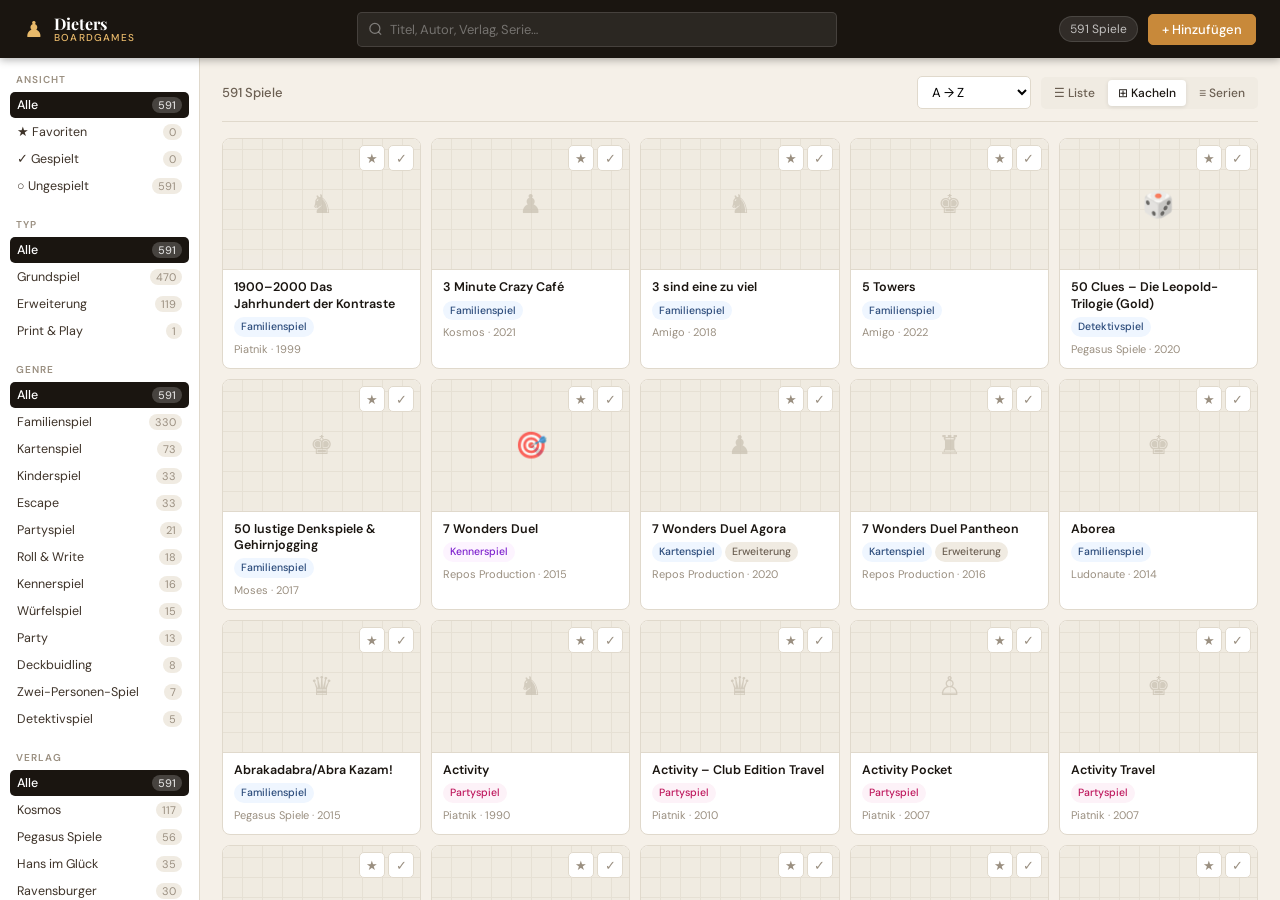
==== admin.html @ 4f076927 "Rename admin to admin.html" ====
<!DOCTYPE html>
<html lang="de">
<head>
<meta charset="UTF-8">
<meta name="viewport" content="width=device-width, initial-scale=1.0">
<title>Dieters Boardgames — Admin</title>
<link href="https://fonts.googleapis.com/css2?family=Playfair+Display:wght@700&family=DM+Sans:wght@300;400;500;600&display=swap" rel="stylesheet">
<link rel="stylesheet" href="style.css">
</head>
<body>

<header>
  <div class="header-brand">
    <span class="brand-icon">♟</span>
    <div class="brand-text">
      <span class="brand-title">Dieters</span>
      <span class="brand-sub">Boardgames</span>
    </div>
  </div>
  <div class="search-wrap">
    <svg width="15" height="15" fill="none" stroke="currentColor" stroke-width="2" viewBox="0 0 24 24"><circle cx="11" cy="11" r="8"/><path d="m21 21-4.35-4.35"/></svg>
    <input type="text" id="search" placeholder="Titel, Autor, Verlag, Serie…" oninput="applyFilters()">
  </div>
  <div class="header-right">
    <span class="stat-pill" id="stat-total">– Spiele</span>
    <button class="btn primary" onclick="openAdd()">+ Hinzufügen</button>
  </div>
</header>

<div class="layout">
  <aside class="sidebar">
    <div class="sidebar-section">
      <h4>Ansicht</h4>
      <div class="filter-group">
        <button class="filter-btn active" id="vf-alle" onclick="setViewFilter('alle',this)">Alle <span class="count" id="cnt-alle">–</span></button>
        <button class="filter-btn" id="vf-favoriten" onclick="setViewFilter('favoriten',this)">★ Favoriten <span class="count" id="cnt-fav">–</span></button>
        <button class="filter-btn" id="vf-gespielt" onclick="setViewFilter('gespielt',this)">✓ Gespielt <span class="count" id="cnt-played">–</span></button>
        <button class="filter-btn" id="vf-ungespielt" onclick="setViewFilter('ungespielt',this)">○ Ungespielt <span class="count" id="cnt-unplayed">–</span></button>
      </div>
    </div>
    <div class="sidebar-section"><h4>Typ</h4><div class="filter-group" id="typ-filters"></div></div>
    <div class="sidebar-section"><h4>Genre</h4><div class="filter-group" id="genre-filters"></div></div>
    <div class="sidebar-section"><h4>Verlag</h4><div class="filter-group" id="verlag-filters"></div></div>
    <div class="sidebar-section"><h4>Auszeichnung</h4><div class="filter-group" id="sdj-filters"></div></div>
  </aside>

  <main class="main">
    <div class="view-bar">
      <span class="view-label" id="view-label">0 Spiele</span>
      <select class="sort-select" id="sort" onchange="applyFilters()">
        <option value="az">A → Z</option>
        <option value="za">Z → A</option>
        <option value="jahr">Jahr</option>
        <option value="bgg">BGG-Rating</option>
        <option value="serie">Serie</option>
        <option value="autor">Autor</option>
        <option value="verlag">Verlag</option>
      </select>
      <div class="view-tabs">
        <button class="view-tab" id="lt-list" onclick="setLayout('list',this)">☰ Liste</button>
        <button class="view-tab active" id="lt-grid" onclick="setLayout('grid',this)">⊞ Kacheln</button>
        <button class="view-tab" id="lt-group" onclick="setLayout('group',this)">≡ Serien</button>
      </div>
    </div>
    <div id="game-container"></div>
  </main>
</div>

<!-- Detail Panel (mit Bearbeiten) -->
<div class="panel-overlay" id="panel-overlay" onclick="closePanel()"></div>
<div class="detail-panel" id="detail-panel">
  <div class="panel-header">
    <div class="panel-title" id="dp-title"></div>
    <button class="panel-close" onclick="closePanel()">✕</button>
  </div>
  <div class="panel-body">
    <div class="panel-actions">
      <button class="btn" id="dp-fav-btn" onclick="toggleFavPanel()"></button>
      <button class="btn" id="dp-played-btn" onclick="togglePlayedPanel()"></button>
      <button class="btn" onclick="openEdit()">✎ Bearbeiten</button>
    </div>
    <div id="dp-rows"></div>
    <div class="panel-notes">
      <label>BGG-Rating</label>
      <div class="bgg-row">
        <input class="bgg-input" type="number" id="dp-bgg" min="1" max="10" step="0.1" placeholder="z.B. 7.8">
        <span>/ 10</span>
        <button class="btn" onclick="saveBGGNotes()">Speichern</button>
      </div>
    </div>
    <div class="panel-notes" style="margin-top:14px">
      <label>Notizen</label>
      <textarea id="dp-notes" rows="4"></textarea>
      <button class="btn" style="margin-top:8px;width:100%;justify-content:center" onclick="saveBGGNotes()">Notizen speichern</button>
    </div>
  </div>
</div>

<!-- Modal -->
<div class="modal-overlay" id="modal-overlay" onclick="closeModal(event)">
  <div class="modal">
    <div class="modal-head">
      <h2 id="modal-title">Spiel hinzufügen</h2>
      <button class="panel-close" onclick="closeModal(null)">✕</button>
    </div>
    <div class="modal-body">
      <div class="field"><label>Spielname *</label><input type="text" id="f-name"></div>
      <div class="field-row">
        <div class="field"><label>Verlag</label><input type="text" id="f-verlag"></div>
        <div class="field"><label>Autor</label><input type="text" id="f-autor"></div>
      </div>
      <div class="field-row">
        <div class="field"><label>Gruppe / Serie</label><input type="text" id="f-gruppe"></div>
        <div class="field"><label>Jahr</label><input type="number" id="f-jahr"></div>
      </div>
      <div class="field-row">
        <div class="field"><label>Genre</label>
          <select id="f-genre">
            <option>Familienspiel</option><option>Kennerspiel</option><option>Expertenspiel</option>
            <option>Kinderspiel</option><option>Partyspiel</option><option>Party</option>
            <option>Kartenspiel</option><option>Würfelspiel</option><option>Roll &amp; Write</option>
            <option>Deckbuilding</option><option>Escape</option><option>Detektivspiel</option>
            <option>Deduktionsspiel</option><option>Krimispiel</option><option>Zwei-Personen-Spiel</option>
            <option>Quiz</option><option>Einpersonenspiel</option>
          </select>
        </div>
        <div class="field"><label>Typ</label>
          <select id="f-typ"><option>Grundspiel</option><option>Erweiterung</option><option>Print &amp; Play</option></select>
        </div>
      </div>
      <div class="field"><label>Auszeichnung</label><input type="text" id="f-sdj"></div>
      <div class="field-row">
        <div class="field"><label>BGG-Rating</label><input type="number" id="f-bgg" min="1" max="10" step="0.1"></div>
        <div class="field"><label>Spieleranzahl</label><input type="text" id="f-spieler"></div>
      </div>
      <div class="field"><label>Notizen</label><textarea id="f-notes" rows="3"></textarea></div>
    </div>
    <div class="modal-footer">
      <div class="delete-area"><button class="btn danger" id="delete-btn" onclick="deleteGame()" style="display:none">Löschen</button></div>
      <button class="btn" onclick="closeModal(null)">Abbrechen</button>
      <button class="btn primary" id="save-btn" onclick="saveGame()">Speichern</button>
    </div>
  </div>
</div>

<div class="toast" id="toast"></div>

<script src="spiele.js"></script>
<script src="app.js"></script>
<script>const READONLY = false;</script>
</body>
</html>
---- style.css ----
/* Dieters Boardgames — style.css */
*,*::before,*::after{box-sizing:border-box;margin:0;padding:0}
:root{
  --cream:#f5f0e8;--cream2:#ede7d9;--ink:#1a1510;--ink2:#3d3228;
  --amber:#c8893a;--amber2:#e8b96a;
  --g100:#f0ebe2;--g200:#e0d9cc;--g300:#c8bfb0;--g400:#9a8f80;--g500:#6b5f52;
  --green:#2d5a3d;--green2:#4a8f63;--red:#8b2a2a;--blue:#2a4a7a;
  --r:8px;--r2:5px;
}
html,body{height:100%;font-family:'DM Sans',sans-serif;background:var(--cream);color:var(--ink);font-size:14px;line-height:1.5}
header{position:sticky;top:0;z-index:100;display:flex;align-items:center;gap:16px;padding:0 24px;height:58px;background:var(--ink);box-shadow:0 2px 8px rgba(0,0,0,.3)}
.header-brand{display:flex;align-items:center;gap:10px;flex-shrink:0}
.brand-icon{font-size:22px;color:var(--amber2)}
.brand-text{display:flex;flex-direction:column;line-height:1.1}
.brand-title{font-family:'Playfair Display',serif;font-size:16px;font-weight:700;color:#fff}
.brand-sub{font-size:10px;font-weight:500;letter-spacing:.12em;text-transform:uppercase;color:var(--amber2)}
.search-wrap{flex:1;max-width:480px;margin:0 auto;position:relative}
.search-wrap svg{position:absolute;left:11px;top:50%;transform:translateY(-50%);color:rgba(255,255,255,.4);pointer-events:none}
.search-wrap input{width:100%;padding:8px 12px 8px 32px;background:rgba(255,255,255,.08);border:1px solid rgba(255,255,255,.12);border-radius:var(--r2);color:#fff;font-family:inherit;font-size:13px;outline:none}
.search-wrap input::placeholder{color:rgba(255,255,255,.35)}
.search-wrap input:focus{border-color:var(--amber2)}
.header-right{display:flex;align-items:center;gap:10px;flex-shrink:0}
.stat-pill{background:rgba(255,255,255,.1);border:1px solid rgba(255,255,255,.12);color:rgba(255,255,255,.7);font-size:12px;padding:3px 10px;border-radius:20px}
.btn{display:inline-flex;align-items:center;gap:5px;padding:6px 13px;border:1px solid var(--g300);border-radius:var(--r2);background:#fff;color:var(--ink2);font-family:inherit;font-size:13px;font-weight:500;cursor:pointer;transition:all .13s;white-space:nowrap}
.btn:hover{background:var(--cream2)}
.btn.primary{background:var(--amber);border-color:var(--amber);color:#fff}
.btn.primary:hover{background:#b07830}
.btn.danger{background:#fff5f5;border-color:#fca5a5;color:var(--red)}
.layout{display:flex;height:calc(100vh - 58px);overflow:hidden}
.sidebar{width:200px;flex-shrink:0;background:#fff;border-right:1px solid var(--g200);overflow-y:auto;padding:14px 10px}
.sidebar::-webkit-scrollbar{width:3px}
.sidebar::-webkit-scrollbar-thumb{background:var(--g200)}
.sidebar-section{margin-bottom:18px}
.sidebar-section h4{font-size:10px;font-weight:600;letter-spacing:.1em;text-transform:uppercase;color:var(--g400);padding:0 6px;margin-bottom:5px}
.filter-group{display:flex;flex-direction:column;gap:1px}
.filter-btn{display:flex;align-items:center;justify-content:space-between;padding:5px 7px;border:none;border-radius:var(--r2);background:transparent;color:var(--ink2);font-family:inherit;font-size:12.5px;cursor:pointer;text-align:left;transition:background .1s}
.filter-btn:hover{background:var(--g100)}
.filter-btn.active{background:var(--ink);color:#fff;font-weight:500}
.filter-btn .count{font-size:11px;background:var(--g100);color:var(--g400);padding:1px 6px;border-radius:10px}
.filter-btn.active .count{background:rgba(255,255,255,.2);color:rgba(255,255,255,.8)}
.main{flex:1;overflow-y:auto;padding:18px 22px}
.main::-webkit-scrollbar{width:4px}
.main::-webkit-scrollbar-thumb{background:var(--g200);border-radius:2px}
.view-bar{display:flex;align-items:center;gap:10px;margin-bottom:16px;padding-bottom:12px;border-bottom:1px solid var(--g200)}
.view-label{flex:1;font-size:13px;color:var(--g500);font-weight:500}
.sort-select{padding:6px 10px;border:1px solid var(--g200);border-radius:var(--r2);background:#fff;font-family:inherit;font-size:13px;outline:none;cursor:pointer}
.view-tabs{display:flex;gap:3px;background:var(--g100);padding:3px;border-radius:var(--r2)}
.view-tab{display:flex;align-items:center;gap:4px;padding:5px 10px;border:none;border-radius:calc(var(--r2) - 1px);background:transparent;color:var(--g500);font-family:inherit;font-size:12px;font-weight:500;cursor:pointer;transition:all .13s}
.view-tab:hover{color:var(--ink)}
.view-tab.active{background:#fff;color:var(--ink);box-shadow:0 1px 4px rgba(0,0,0,.1)}
.game-grid{display:grid;grid-template-columns:repeat(auto-fill,minmax(165px,1fr));gap:10px}
.game-card{background:#fff;border:1px solid var(--g200);border-radius:var(--r);overflow:hidden;cursor:pointer;position:relative;transition:transform .16s,box-shadow .16s}
.game-card:hover{transform:translateY(-2px);box-shadow:0 8px 24px rgba(0,0,0,.12)}
.game-card.favorit{border-color:var(--amber)}
.card-cover{width:100%;aspect-ratio:3/2;background:var(--g100);border-bottom:1px solid var(--g200);display:flex;align-items:center;justify-content:center;position:relative;overflow:hidden}
.card-cover::before{content:'';position:absolute;inset:0;background-image:repeating-linear-gradient(0deg,transparent,transparent 19px,var(--g200) 19px,var(--g200) 20px),repeating-linear-gradient(90deg,transparent,transparent 19px,var(--g200) 19px,var(--g200) 20px);opacity:.6}
.card-icon{font-size:26px;color:var(--g300);position:relative;z-index:1;opacity:.7}
.card-btns{position:absolute;top:6px;right:6px;display:flex;gap:3px;z-index:2}
.card-body{padding:9px 11px 11px}
.card-title{font-size:12.5px;font-weight:600;color:var(--ink);line-height:1.3;margin-bottom:5px;display:-webkit-box;-webkit-line-clamp:2;-webkit-box-orient:vertical;overflow:hidden}
.card-tags{display:flex;flex-wrap:wrap;gap:3px;margin-bottom:4px}
.card-sub{font-size:11px;color:var(--g400);overflow:hidden;text-overflow:ellipsis;white-space:nowrap}
.card-bgg{font-size:11px;font-weight:600;color:var(--amber);margin-top:3px}
.game-list{display:flex;flex-direction:column;gap:2px}
.game-row{display:flex;align-items:center;gap:10px;padding:9px 12px;background:#fff;border:1px solid var(--g200);border-radius:var(--r2);cursor:pointer;transition:background .1s}
.game-row:hover{background:var(--cream)}
.game-row.favorit{border-left:3px solid var(--amber)}
.row-icon{font-size:18px;color:var(--g300);width:32px;text-align:center;flex-shrink:0}
.row-info{flex:1;min-width:0}
.row-title{font-size:13px;font-weight:600;color:var(--ink);overflow:hidden;text-overflow:ellipsis;white-space:nowrap}
.row-sub{font-size:11.5px;color:var(--g400);overflow:hidden;text-overflow:ellipsis;white-space:nowrap}
.row-tags{display:flex;gap:4px;flex-shrink:0}
.row-bgg{font-size:12px;font-weight:600;color:var(--amber);flex-shrink:0}
.row-btns{display:flex;gap:3px;flex-shrink:0}
.icon-btn{width:26px;height:26px;border:1px solid var(--g200);border-radius:var(--r2);background:#fff;color:var(--g400);font-size:13px;cursor:pointer;display:flex;align-items:center;justify-content:center;transition:all .12s}
.icon-btn:hover{border-color:var(--amber);color:var(--amber)}
.icon-btn.fav{background:#fff7ed;border-color:var(--amber);color:var(--amber)}
.icon-btn.played{background:#f0fdf4;border-color:var(--green2);color:var(--green)}
.tag{font-size:10.5px;font-weight:500;padding:2px 7px;border-radius:10px;white-space:nowrap}
.tag-genre{background:#eff6ff;color:var(--blue)}
.tag-kind{background:#f0fdf4;color:var(--green)}
.tag-expert{background:#fdf4ff;color:#7e22ce}
.tag-party{background:#fdf2f8;color:#be185d}
.tag-erw{background:var(--g100);color:var(--g500)}
.tag-sdj{background:#fff7ed;color:var(--amber);border:1px solid #fed7aa}
.group-block{margin-bottom:22px}
.group-title{font-family:'Playfair Display',serif;font-size:15px;font-weight:700;color:var(--ink);margin-bottom:7px;padding-bottom:5px;border-bottom:2px solid var(--amber);display:flex;align-items:baseline;gap:8px}
.group-count{font-family:'DM Sans',sans-serif;font-size:11px;color:var(--g400);font-weight:400}
.panel-overlay{position:fixed;inset:0;background:rgba(0,0,0,.4);z-index:200;opacity:0;pointer-events:none;transition:opacity .2s}
.panel-overlay.open{opacity:1;pointer-events:all}
.detail-panel{position:fixed;top:0;right:-400px;width:370px;height:100vh;background:#fff;z-index:201;overflow-y:auto;transition:right .25s cubic-bezier(.4,0,.2,1);box-shadow:-6px 0 24px rgba(0,0,0,.15)}
.detail-panel.open{right:0}
.panel-header{display:flex;align-items:flex-start;justify-content:space-between;gap:12px;padding:16px 18px 12px;border-bottom:1px solid var(--g200)}
.panel-title{font-family:'Playfair Display',serif;font-size:17px;font-weight:700;color:var(--ink);line-height:1.3;flex:1}
.panel-close{width:28px;height:28px;border:1px solid var(--g200);border-radius:var(--r2);background:#fff;color:var(--g500);cursor:pointer;display:flex;align-items:center;justify-content:center;font-size:14px;flex-shrink:0}
.panel-close:hover{background:var(--cream)}
.panel-body{padding:14px 18px}
.panel-actions{display:flex;gap:7px;margin-bottom:14px;flex-wrap:wrap}
.panel-row{display:flex;justify-content:space-between;align-items:flex-start;gap:10px;padding:7px 0;border-bottom:1px solid var(--g100);font-size:13px}
.pr-label{color:var(--g400);font-weight:500;flex-shrink:0}
.pr-val{color:var(--ink2);text-align:right;word-break:break-word}
.panel-notes{margin-top:14px}
.panel-notes label{display:block;font-size:11px;font-weight:600;letter-spacing:.08em;text-transform:uppercase;color:var(--g400);margin-bottom:5px}
.bgg-row{display:flex;align-items:center;gap:7px}
.bgg-input{width:80px;padding:6px 9px;border:1px solid var(--g200);border-radius:var(--r2);font-family:inherit;font-size:13px;outline:none}
.bgg-input:focus{border-color:var(--amber)}
textarea{width:100%;padding:8px 10px;border:1px solid var(--g200);border-radius:var(--r2);font-family:inherit;font-size:13px;color:var(--ink);resize:vertical;outline:none}
textarea:focus{border-color:var(--amber)}
.modal-overlay{position:fixed;inset:0;background:rgba(0,0,0,.5);z-index:300;display:flex;align-items:center;justify-content:center;opacity:0;pointer-events:none;transition:opacity .2s}
.modal-overlay.open{opacity:1;pointer-events:all}
.modal{background:#fff;border-radius:var(--r);width:510px;max-width:calc(100vw - 32px);max-height:calc(100vh - 48px);overflow-y:auto;box-shadow:0 20px 60px rgba(0,0,0,.25)}
.modal-head{display:flex;align-items:center;justify-content:space-between;padding:16px 18px 12px;border-bottom:1px solid var(--g200)}
.modal-head h2{font-family:'Playfair Display',serif;font-size:17px;font-weight:700;color:var(--ink)}
.modal-body{padding:14px 18px;display:flex;flex-direction:column;gap:11px}
.field{display:flex;flex-direction:column;gap:4px}
.field label{font-size:12px;font-weight:600;color:var(--g500);letter-spacing:.04em}
.field input,.field select,.field textarea{padding:7px 9px;border:1px solid var(--g200);border-radius:var(--r2);font-family:inherit;font-size:13px;color:var(--ink);outline:none;background:#fff}
.field input:focus,.field select:focus,.field textarea:focus{border-color:var(--amber)}
.field-row{display:grid;grid-template-columns:1fr 1fr;gap:10px}
.modal-footer{display:flex;align-items:center;gap:8px;padding:12px 18px;border-top:1px solid var(--g200)}
.delete-area{flex:1}
.empty{text-align:center;padding:60px 20px;color:var(--g400)}
.toast{position:fixed;bottom:24px;left:50%;transform:translateX(-50%) translateY(16px);background:var(--ink);color:#fff;font-size:13px;padding:8px 18px;border-radius:20px;box-shadow:0 8px 24px rgba(0,0,0,.2);opacity:0;pointer-events:none;transition:opacity .2s,transform .2s;white-space:nowrap;z-index:500}
.toast.show{opacity:1;transform:translateX(-50%) translateY(0)}
.toast.error{background:var(--red)}
@media(max-width:720px){.sidebar{display:none}.main{padding:12px 14px}.game-grid{grid-template-columns:repeat(auto-fill,minmax(140px,1fr));gap:8px}}
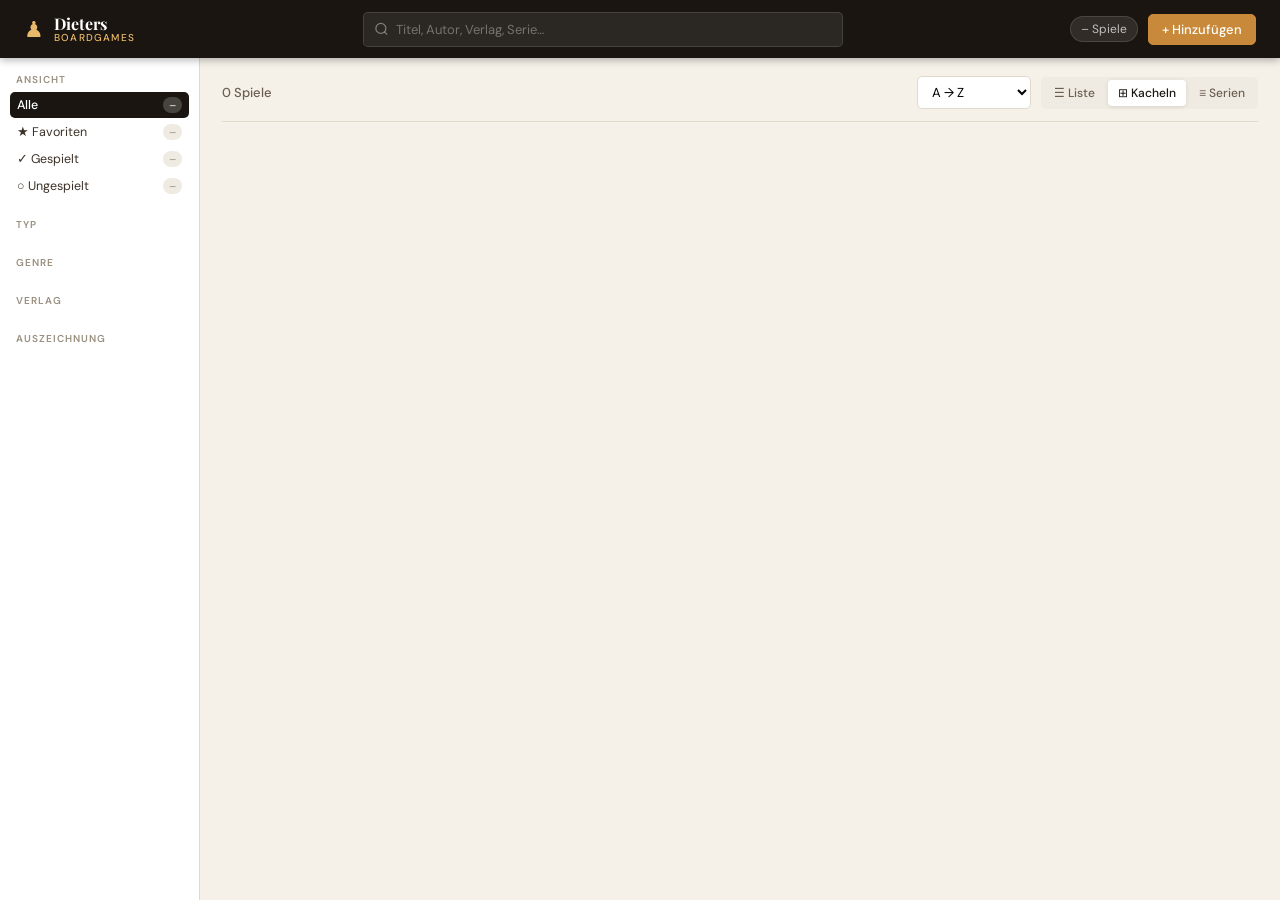
==== commit c8314f00: "Update admin.html" ====
--- a/admin.html
+++ b/admin.html
@@ -146,7 +146,6 @@
 <div class="toast" id="toast"></div>
 
 <script src="spiele.js"></script>
-<script src="app.js"></script>
-<script>const READONLY = false;</script>
+<script src="admin.js"></script>
 </body>
 </html>
